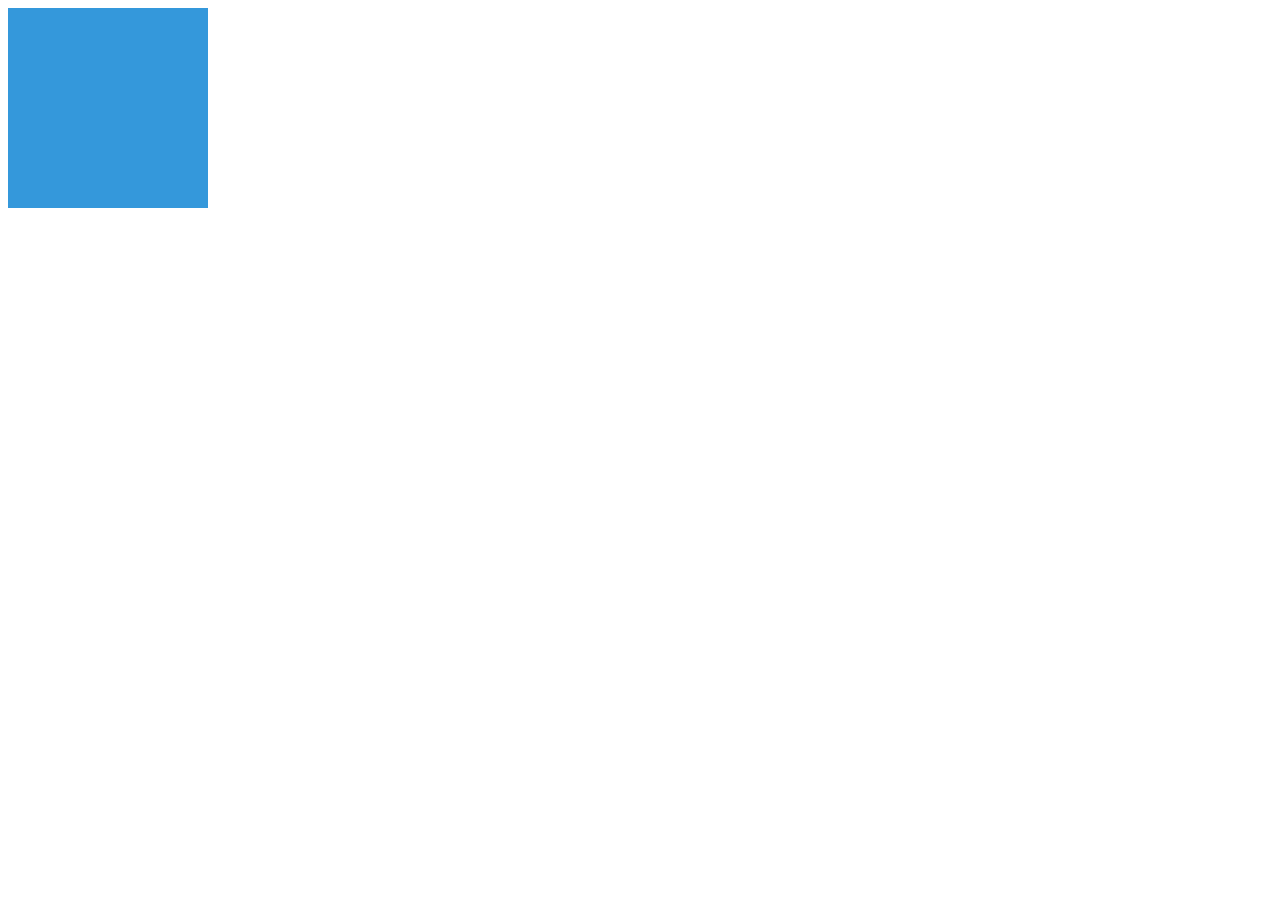
==== contacts.html @ d576b009 "teste" ====
<!DOCTYPE html>
<html lang="pt-BR">
<head>
    <meta charset="UTF-8">
    <meta name="viewport" content="width=device-width, initial-scale=1.0">
    <title>Transição de Cor com Hover</title>
    <style>
        /* Estilo básico do elemento */
        .box {
            width: 200px;
            height: 200px;
            background-color: #3498db; /* Cor inicial */
            transition: background-color 0.5s ease; /* Transição da cor */
        }

        /* Estilo do elemento ao passar o mouse */
        .box:hover {
            background-color: #e74c3c; /* Cor ao passar o mouse */
        }
    </style>
</head>
<body>
    <div class="box"></div>
</body>
</html>
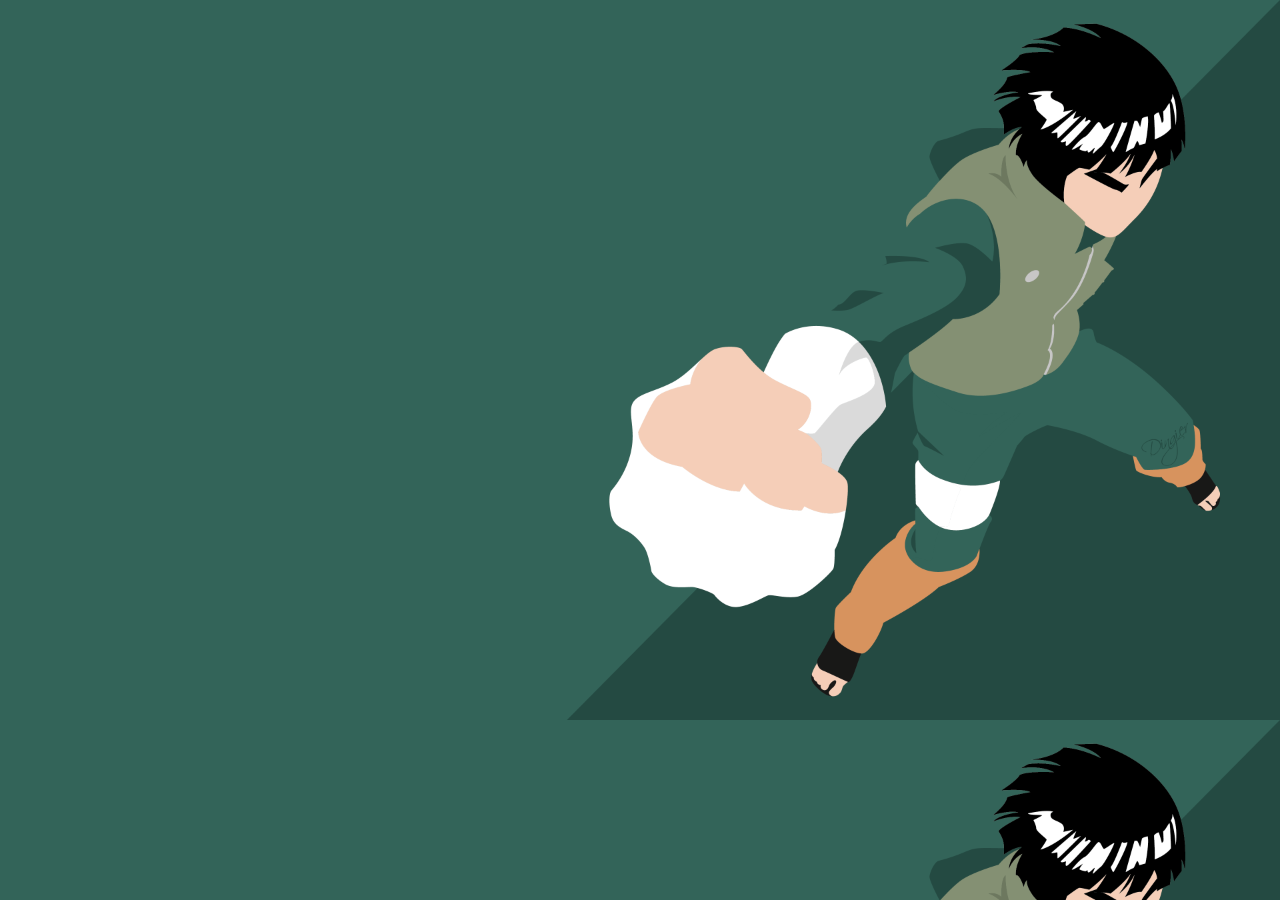
==== commit 58261364: "project pages realizando." ====
--- a/contacts.html
+++ b/contacts.html
@@ -1,25 +1,12 @@
 <!DOCTYPE html>
-<html lang="pt-BR">
+<html lang="en">
 <head>
     <meta charset="UTF-8">
     <meta name="viewport" content="width=device-width, initial-scale=1.0">
-    <title>Transição de Cor com Hover</title>
-    <style>
-        /* Estilo básico do elemento */
-        .box {
-            width: 200px;
-            height: 200px;
-            background-color: #3498db; /* Cor inicial */
-            transition: background-color 0.5s ease; /* Transição da cor */
-        }
-
-        /* Estilo do elemento ao passar o mouse */
-        .box:hover {
-            background-color: #e74c3c; /* Cor ao passar o mouse */
-        }
-    </style>
+    <title>Document</title>
+    <link rel="stylesheet" href="index.css" />
 </head>
 <body>
-    <div class="box"></div>
+    
 </body>
-</html>
+</html>--- a/index.css
+++ b/index.css
@@ -0,0 +1,185 @@
+body {
+    color:black;
+    font-family: Arial, Helvetica, sans-serif;
+    background-image: url(image/backgroundlee.png);
+    background-size: 100%;
+   
+}
+ul{
+    display: flex;
+    justify-content: space-evenly;
+    list-style-type: none;
+    align-items: center;
+    padding: 16px;
+}
+
+a{
+    color: white;
+    text-decoration:none;
+}
+
+img{
+    width: 150px;
+    height: 150px;
+    border-radius: 50%;
+    border-color: #5bbe42;
+}
+    
+.center {
+    text-align: center;
+    margin: 0 auto;
+
+}
+
+h1{
+    color:#5bbe42;
+    font-weight: 50;
+
+}
+
+h3{
+    font-family:"Quicksand",Arial, Helvetica, sans-serif;
+    font-size: xx-large;
+    text-align: left;
+    color: #5bbe42;
+}
+
+.sobremim{
+    font-family: "Quicksand",Arial, Helvetica, sans-serif;
+    color: black;
+    font-weight: 700;
+    text-align: left;
+}
+
+footer image {
+    width: 10px;
+    height: 10px;
+
+}
+
+footer{
+    display: flex;
+    justify-content: center;
+    color: black;
+}
+
+.onlyfans {
+    width: 10%;
+    margin: auto;
+    
+}
+
+.youtube {
+
+    width: 10%;
+    margin: auto;
+    height: 50px;
+
+}
+
+.instagram {
+    width: 10%;
+    margin: auto;
+
+}
+
+  footer > a {
+    margin-left: 20px;
+    margin-right: 20px;
+    text-align: center;
+    color: black;
+}
+
+nav a{
+    color: black;
+    font-family: "Quicksand",Arial, Helvetica, sans-serif;
+    border: 30px;
+    width: 100px;
+    height: 100px;
+}
+
+.habilidades{
+    font-family: "Quicksand",Arial, Helvetica, sans-serif;
+    color: black;
+    font-weight: 700;
+    text-align: left;
+}
+
+.metas{
+    font-family: "Quicksand",Arial, Helvetica, sans-serif;
+    color: black;
+    font-weight: 700;
+    text-align: left;
+}
+
+main{
+    text-align: right;
+    margin-right: 50%;
+}
+
+.contactslink:hover{
+    transition: 1s;
+    color: #5bbe42;
+    border: 1px black solid;
+    border-radius: 5px;
+    padding: 10px;
+    background-color:#5bbe42;
+    color: black;
+}
+
+.projectslink:hover{
+    transition: 1s;
+    color: #5bbe42;
+    border: 1px black solid;
+    border-radius: 5px;
+    padding: 10px;
+    background-color:#5bbe42;
+    color: black;
+}
+
+
+.sobremimlink:hover{
+    transition: 1s;
+    color: #5bbe42;
+    border: 1px black solid;
+    border-radius: 5px;
+    padding: 10px;
+    background-color:#5bbe42;
+    color: black;
+}
+
+.coracao{
+    color: red;
+}
+
+ol{
+    list-style-type: circle;
+}
+
+p{
+    text-align: left;
+}
+
+h2{
+    text-align: left;
+}
+
+
+.rocklee{
+    width: 500px;
+    height: 500px;
+    text-align: right;
+    margin-left: 60%;
+}
+
+
+
+
+
+
+
+
+
+
+
+
